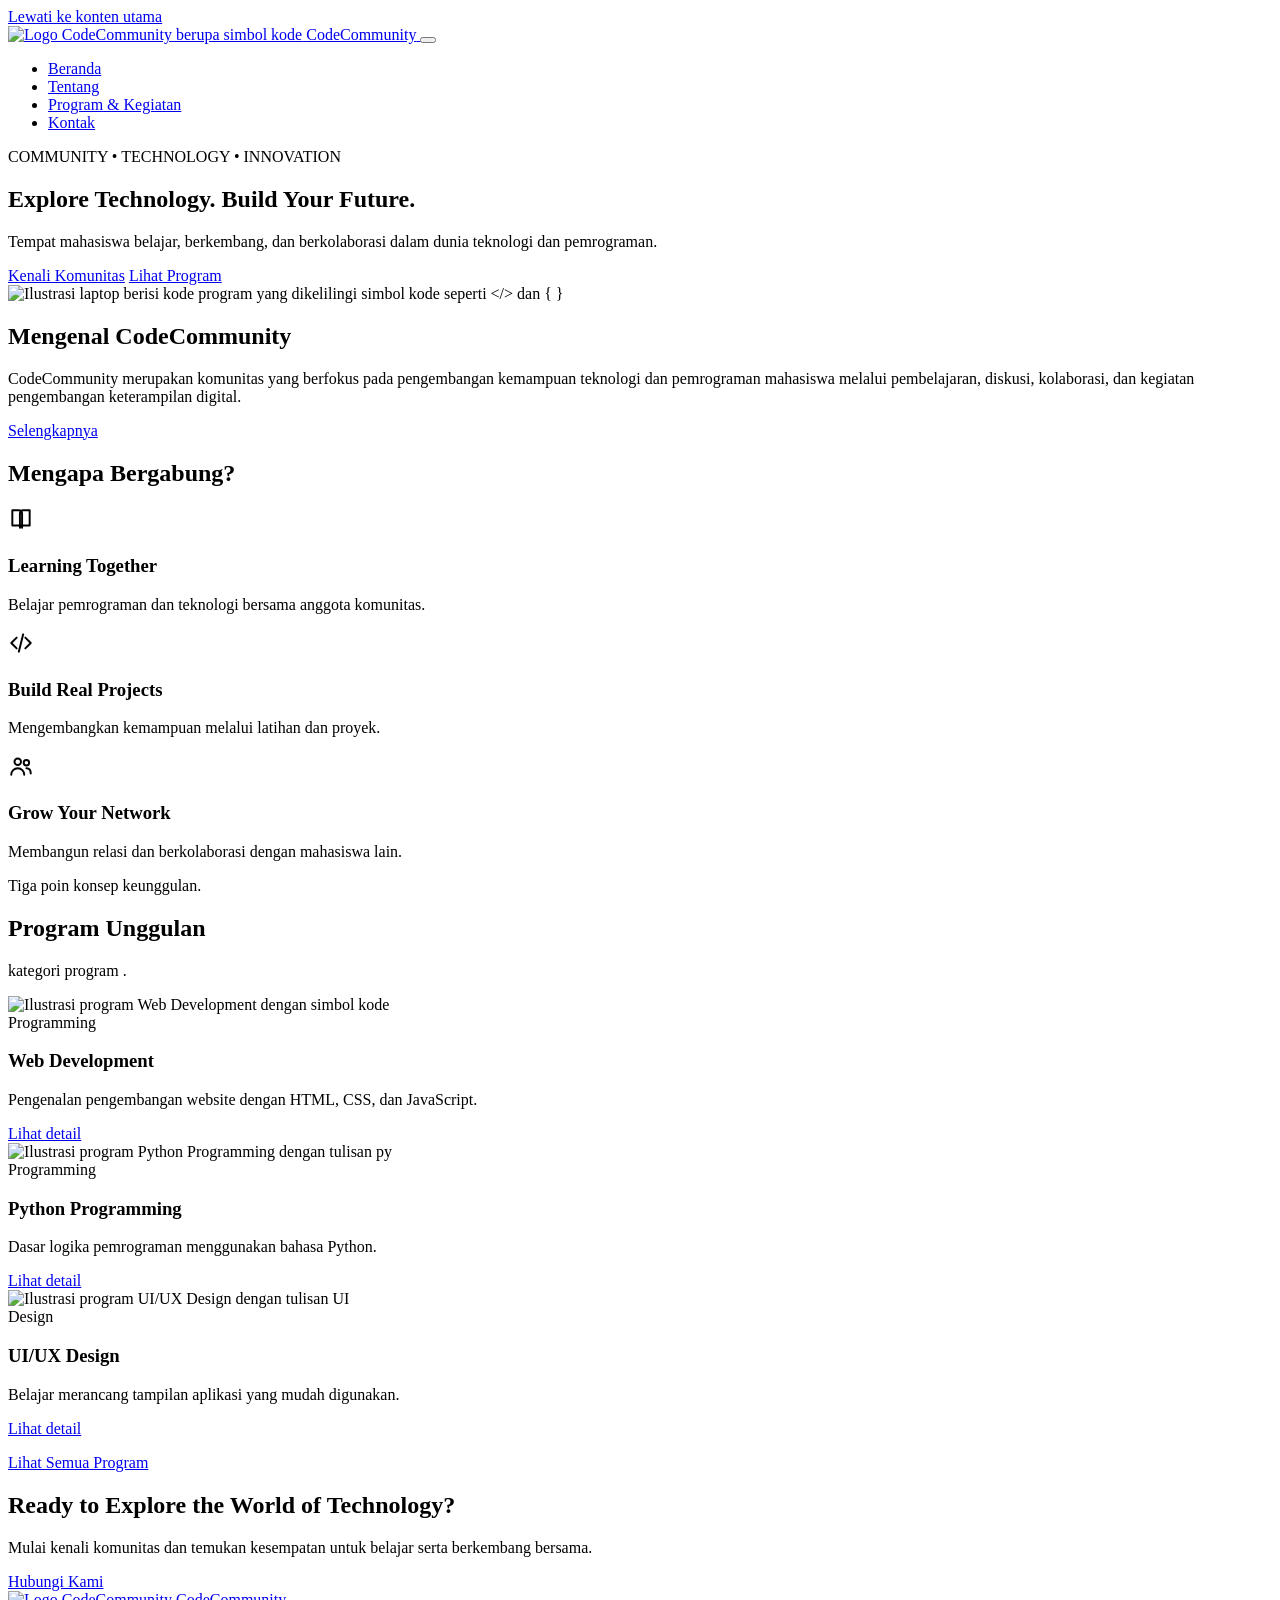
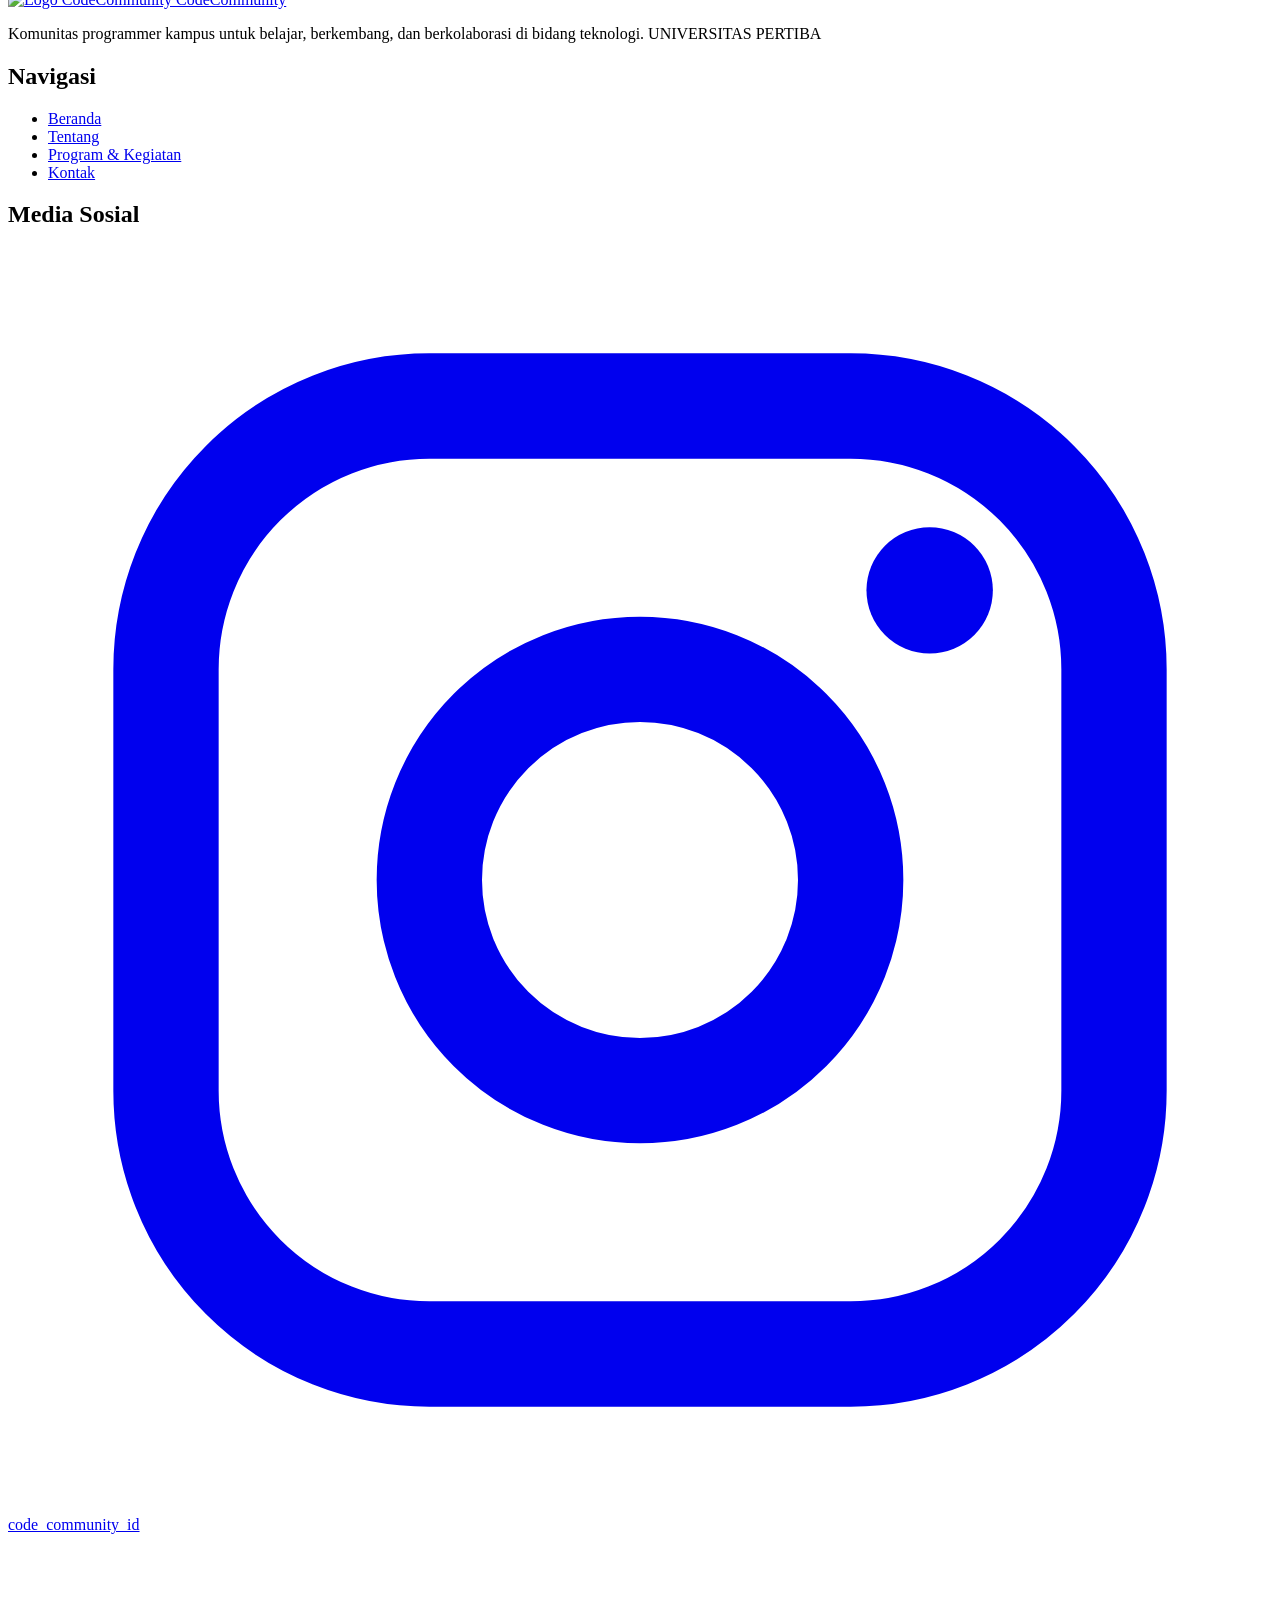
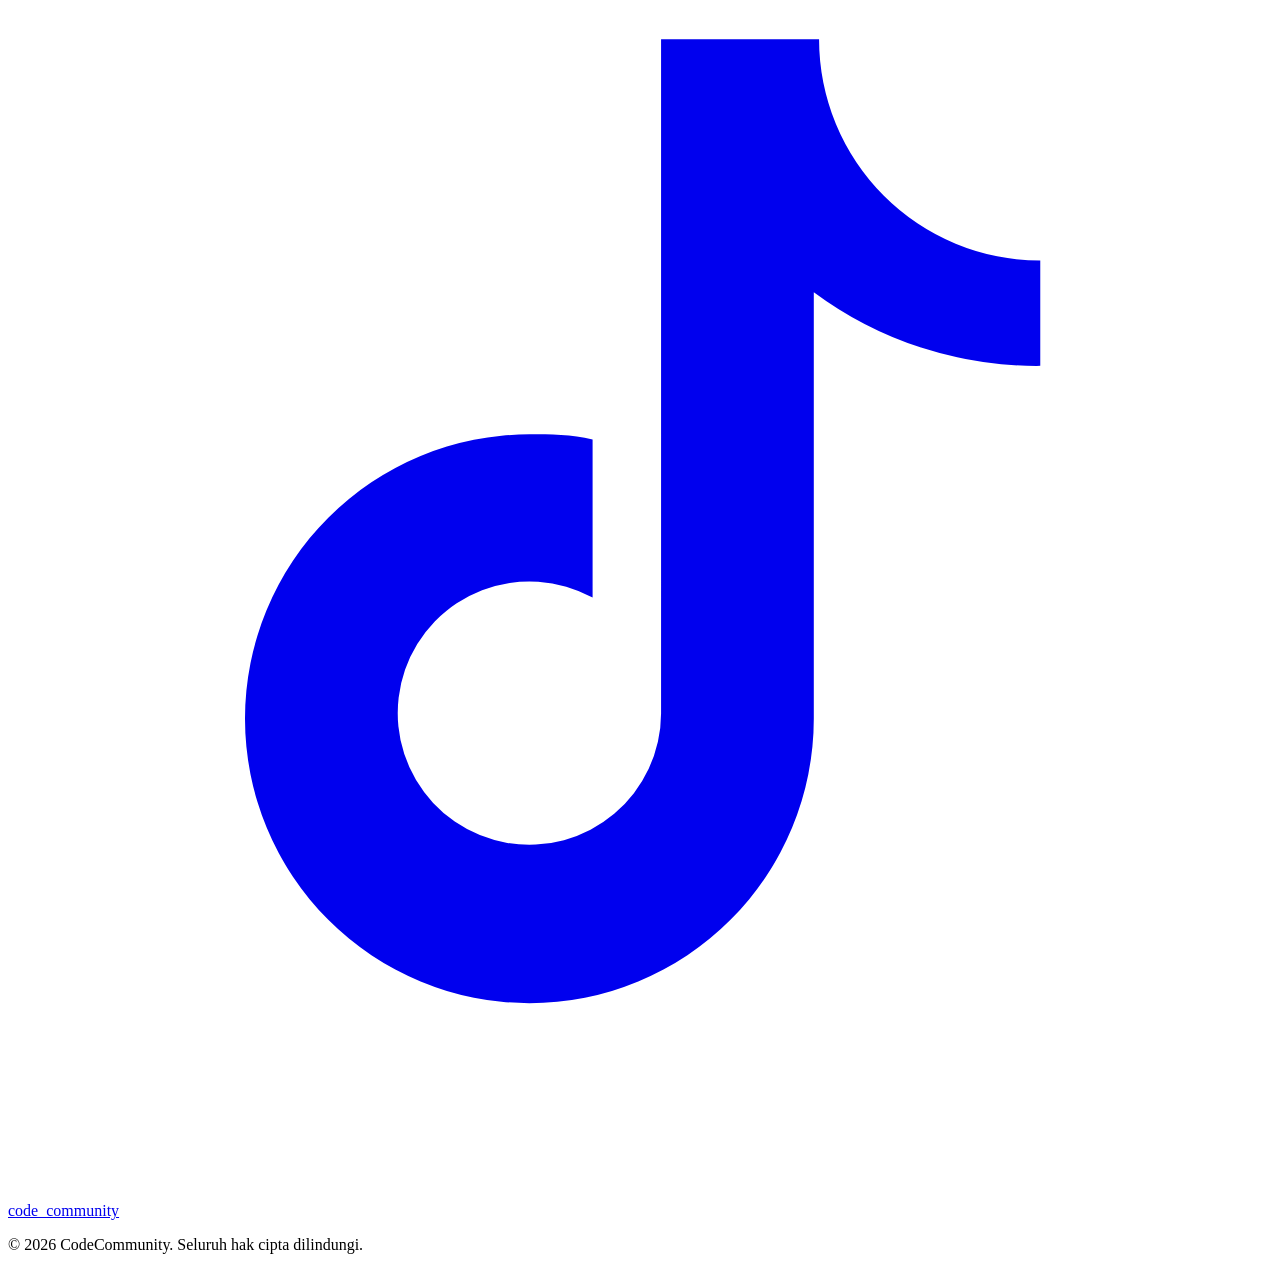
==== index.html @ 2c3256c7 "Add files via upload" ====
<!DOCTYPE html>
<html lang="id">
<head>
  <meta charset="UTF-8">
  <meta name="viewport" content="width=device-width, initial-scale=1.0">
  <meta name="description" content="CodeCommunity: website profil komunitas programmer kampus untuk belajar teknologi dan pemrograman bersama.">
  <title>Beranda | CodeCommunity</title>
  <link rel="preconnect" href="https://fonts.googleapis.com">
  <link rel="preconnect" href="https://fonts.gstatic.com" crossorigin>
  <link href="https://fonts.googleapis.com/css2?family=Inter:wght@400;500;600&amp;family=Poppins:wght@600;700&amp;display=swap" rel="stylesheet">
  <link rel="stylesheet" href="css/style.css">
  <script src="js/script.js" defer></script>
</head>
<body>
  <a class="lewati" href="#konten">Lewati ke konten utama</a>
  <header class="header" id="header-situs">
    <div class="kontainer header-isi">
      <a class="logo" href="index.html" aria-label="CodeCommunity, kembali ke Beranda">
        <img src="img/logo.svg" alt="Logo CodeCommunity berupa simbol kode" width="40" height="40">
        <span>CodeCommunity</span>
      </a>
      <button class="hamburger" id="tombol-menu" type="button" aria-label="Buka menu navigasi" aria-expanded="false" aria-controls="menu-utama">
        <span></span><span></span><span></span>
      </button>
      <nav class="nav" aria-label="Navigasi utama">
        <ul class="menu" id="menu-utama">
            <li><a href="index.html" class="aktif" aria-current="page">Beranda</a></li>
            <li><a href="tentang.html">Tentang</a></li>
            <li><a href="katalog.html">Program &amp; Kegiatan</a></li>
            <li><a href="kontak.html">Kontak</a></li>
        </ul>
      </nav>
    </div>
  </header>

  <main id="konten">
    <section class="hero" aria-labelledby="judul-hero">
      <div class="kontainer hero-isi">
        <div class="hero-teks">
          <p class="label">COMMUNITY • TECHNOLOGY • INNOVATION</p>
          <h1 id="judul-hero">Explore Technology. Build Your Future.</h1>
          <p class="subjudul">Tempat mahasiswa belajar, berkembang, dan berkolaborasi dalam dunia teknologi dan pemrograman.</p>
          <div class="tombol-grup">
            <a class="tombol tombol-utama" href="tentang.html">Kenali Komunitas</a>
            <a class="tombol tombol-sekunder" href="katalog.html">Lihat Program</a>
          </div>
        </div>
        <div class="hero-gambar">
          <img src="img/hero-community.svg" alt="Ilustrasi laptop berisi kode program yang dikelilingi simbol kode seperti &lt;/&gt; dan { }" width="560" height="420">
        </div>
      </div>
    </section>

    <section class="seksi" aria-labelledby="judul-mengenal">
      <div class="kontainer sempit teks-tengah">
        <h2 id="judul-mengenal">Mengenal CodeCommunity</h2>
        <p>CodeCommunity merupakan komunitas yang berfokus pada pengembangan kemampuan teknologi dan pemrograman mahasiswa melalui pembelajaran, diskusi, kolaborasi, dan kegiatan pengembangan keterampilan digital.</p>
        <a class="tombol tombol-utama" href="tentang.html">Selengkapnya</a>
      </div>
    </section>

    <section class="seksi seksi-putih" aria-labelledby="judul-keunggulan">
      <div class="kontainer">
        <h2 id="judul-keunggulan" class="teks-tengah">Mengapa Bergabung?</h2>
        <div class="grid-auto">
        <article class="kartu kartu-fitur">
          <span class="ikon" aria-hidden="true"><svg viewBox="0 0 24 24" width="26" height="26" fill="none" stroke="currentColor" stroke-width="1.8" stroke-linecap="round" stroke-linejoin="round"><path d="M4 4h6a3 3 0 0 1 3 3v13a2 2 0 0 0-2-2H4z"/><path d="M20 4h-6a3 3 0 0 0-3 3v13a2 2 0 0 1 2-2h7z"/></svg></span>
          <h3>Learning Together</h3>
          <p>Belajar pemrograman dan teknologi bersama anggota komunitas.</p>
        </article>
        <article class="kartu kartu-fitur">
          <span class="ikon" aria-hidden="true"><svg viewBox="0 0 24 24" width="26" height="26" fill="none" stroke="currentColor" stroke-width="1.8" stroke-linecap="round" stroke-linejoin="round"><path d="M8 7l-5 5 5 5M16 7l5 5-5 5M14 4l-4 16"/></svg></span>
          <h3>Build Real Projects</h3>
          <p>Mengembangkan kemampuan melalui latihan dan proyek.</p>
        </article>
        <article class="kartu kartu-fitur">
          <span class="ikon" aria-hidden="true"><svg viewBox="0 0 24 24" width="26" height="26" fill="none" stroke="currentColor" stroke-width="1.8" stroke-linecap="round" stroke-linejoin="round"><circle cx="9" cy="8" r="3"/><path d="M3 20c0-3.3 2.7-6 6-6s6 2.7 6 6"/><circle cx="17" cy="9" r="2.5"/><path d="M17 14c2.5 0 4 2 4 5"/></svg></span>
          <h3>Grow Your Network</h3>
          <p>Membangun relasi dan berkolaborasi dengan mahasiswa lain.</p>
        </article>
        </div>
        <p class="catatan teks-tengah">Tiga poin konsep keunggulan.</p>
      </div>
    </section>

    <section class="seksi" aria-labelledby="judul-unggulan">
      <div class="kontainer">
        <h2 id="judul-unggulan" class="teks-tengah">Program Unggulan</h2>
        <p class="catatan teks-tengah"> kategori program .</p>
        <div class="grid-auto">
        <article class="kartu kartu-program">
          <img src="img/program-web.svg" alt="Ilustrasi program Web Development dengan simbol kode" width="400" height="250" loading="lazy">
          <div class="kartu-isi">
            <span class="badge">Programming</span>
            <h3>Web Development</h3>
            <p>Pengenalan pengembangan website dengan HTML, CSS, dan JavaScript.</p>
            <a class="tautan" href="katalog.html">Lihat detail</a>
          </div>
        </article>
        <article class="kartu kartu-program">
          <img src="img/program-python.svg" alt="Ilustrasi program Python Programming dengan tulisan py" width="400" height="250" loading="lazy">
          <div class="kartu-isi">
            <span class="badge">Programming</span>
            <h3>Python Programming</h3>
            <p>Dasar logika pemrograman menggunakan bahasa Python.</p>
            <a class="tautan" href="katalog.html">Lihat detail</a>
          </div>
        </article>
        <article class="kartu kartu-program">
          <img src="img/program-ui.svg" alt="Ilustrasi program UI/UX Design dengan tulisan UI" width="400" height="250" loading="lazy">
          <div class="kartu-isi">
            <span class="badge">Design</span>
            <h3>UI/UX Design</h3>
            <p>Belajar merancang tampilan aplikasi yang mudah digunakan.</p>
            <a class="tautan" href="katalog.html">Lihat detail</a>
          </div>
        </article>
        </div>
        <p class="teks-tengah jarak-atas"><a class="tombol tombol-utama" href="katalog.html">Lihat Semua Program</a></p>
      </div>
    </section>

    <section class="cta" aria-labelledby="judul-cta">
      <div class="kontainer sempit teks-tengah">
        <h2 id="judul-cta">Ready to Explore the World of Technology?</h2>
        <p>Mulai kenali komunitas dan temukan kesempatan untuk belajar serta berkembang bersama.</p>
        <a class="tombol tombol-terang" href="kontak.html">Hubungi Kami</a>
      </div>
    </section>
  </main>

  <footer class="footer">
    <div class="kontainer footer-grid">
      <div>
        <a class="logo logo-terang" href="index.html">
          <img src="img/logo.svg" alt="Logo CodeCommunity" width="36" height="36">
          <span>CodeCommunity</span>
        </a>
        <p>Komunitas programmer kampus untuk belajar, berkembang, dan berkolaborasi di bidang teknologi. <span class="placeholder"> UNIVERSITAS PERTIBA </span></p>
      </div>
      <div>
        <h2 class="footer-judul">Navigasi</h2>
        <ul class="footer-daftar">
          <li><a href="index.html">Beranda</a></li>
          <li><a href="tentang.html">Tentang</a></li>
          <li><a href="katalog.html">Program &amp; Kegiatan</a></li>
          <li><a href="kontak.html">Kontak</a></li>
        </ul>
      </div>
   <div>
  <h2 class="footer-judul">Media Sosial</h2>

  <div class="social-links">

    <!-- Instagram -->
    <a href="https://www.instagram.com/USERNAME_IG/"
       target="_blank"
       rel="noopener noreferrer"
       class="social-item">

      <svg class="social-logo instagram-logo"
           viewBox="0 0 24 24"
           aria-hidden="true">
        <rect x="3" y="3" width="18" height="18" rx="5"
              fill="none" stroke="currentColor" stroke-width="2"/>
        <circle cx="12" cy="12" r="4"
                fill="none" stroke="currentColor" stroke-width="2"/>
        <circle cx="17.5" cy="6.5" r="1.2"
                fill="currentColor"/>
      </svg>

      <span>code_community_id</span>
    </a>

    <!-- TikTok -->
    <a href="https://www.tiktok.com/@USERNAME_TIKTOK"
       target="_blank"
       rel="noopener noreferrer"
       class="social-item">

      <svg class="social-logo tiktok-logo"
           viewBox="0 0 24 24"
           aria-hidden="true">
        <path fill="currentColor"
          d="M19.6 8.2a7.1 7.1 0 0 1-4.3-1.4v8.1a5.4 5.4 0 1 1-5.4-5.4c.4 0 .8 0 1.2.1v3a2.5 2.5 0 1 0 1.3 2.2V2h3a4.2 4.2 0 0 0 4.2 4.2v2z"/>
      </svg>

      <span>code_community</span>
    </a>

  </div>
</div>
    </div>
    <div class="footer-bawah">
      <p>&copy; <span id="tahun">2026</span> CodeCommunity. Seluruh hak cipta dilindungi.</p>
    </div>
  </footer>
</body>
</html>
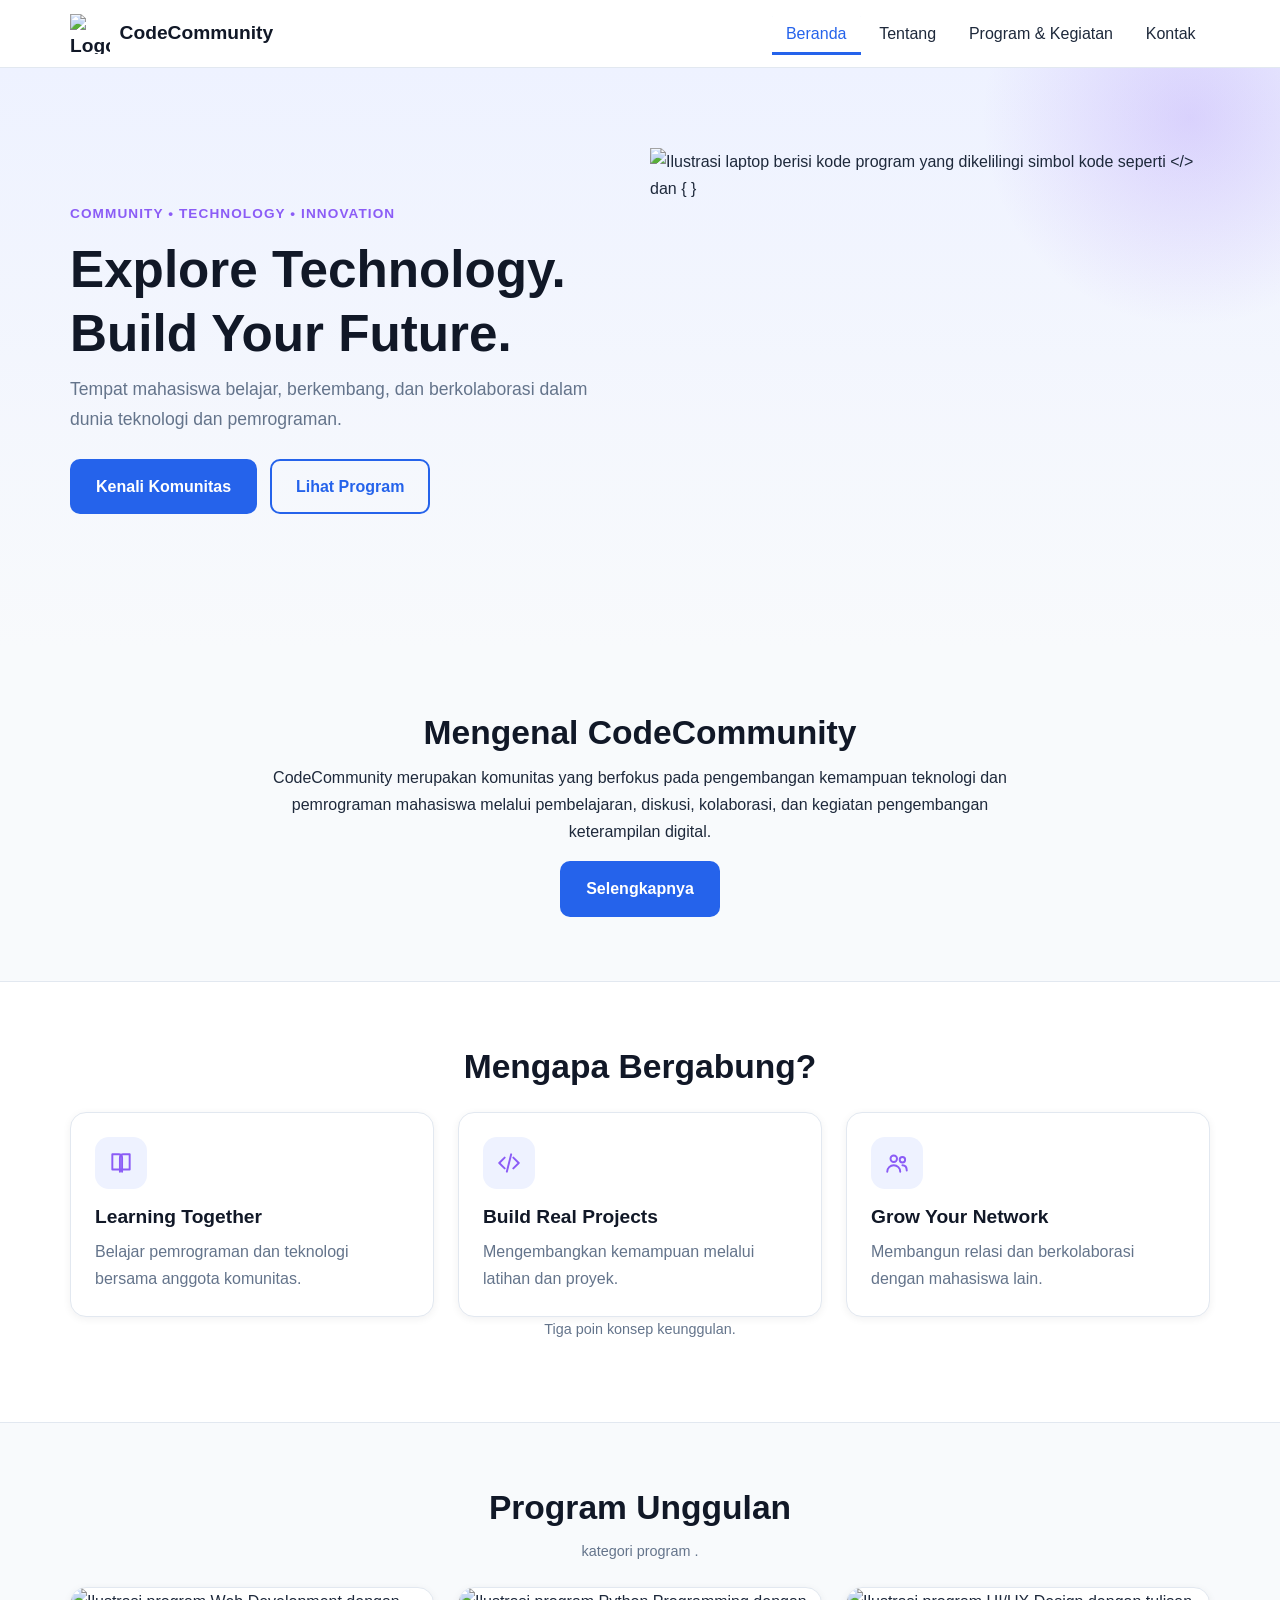
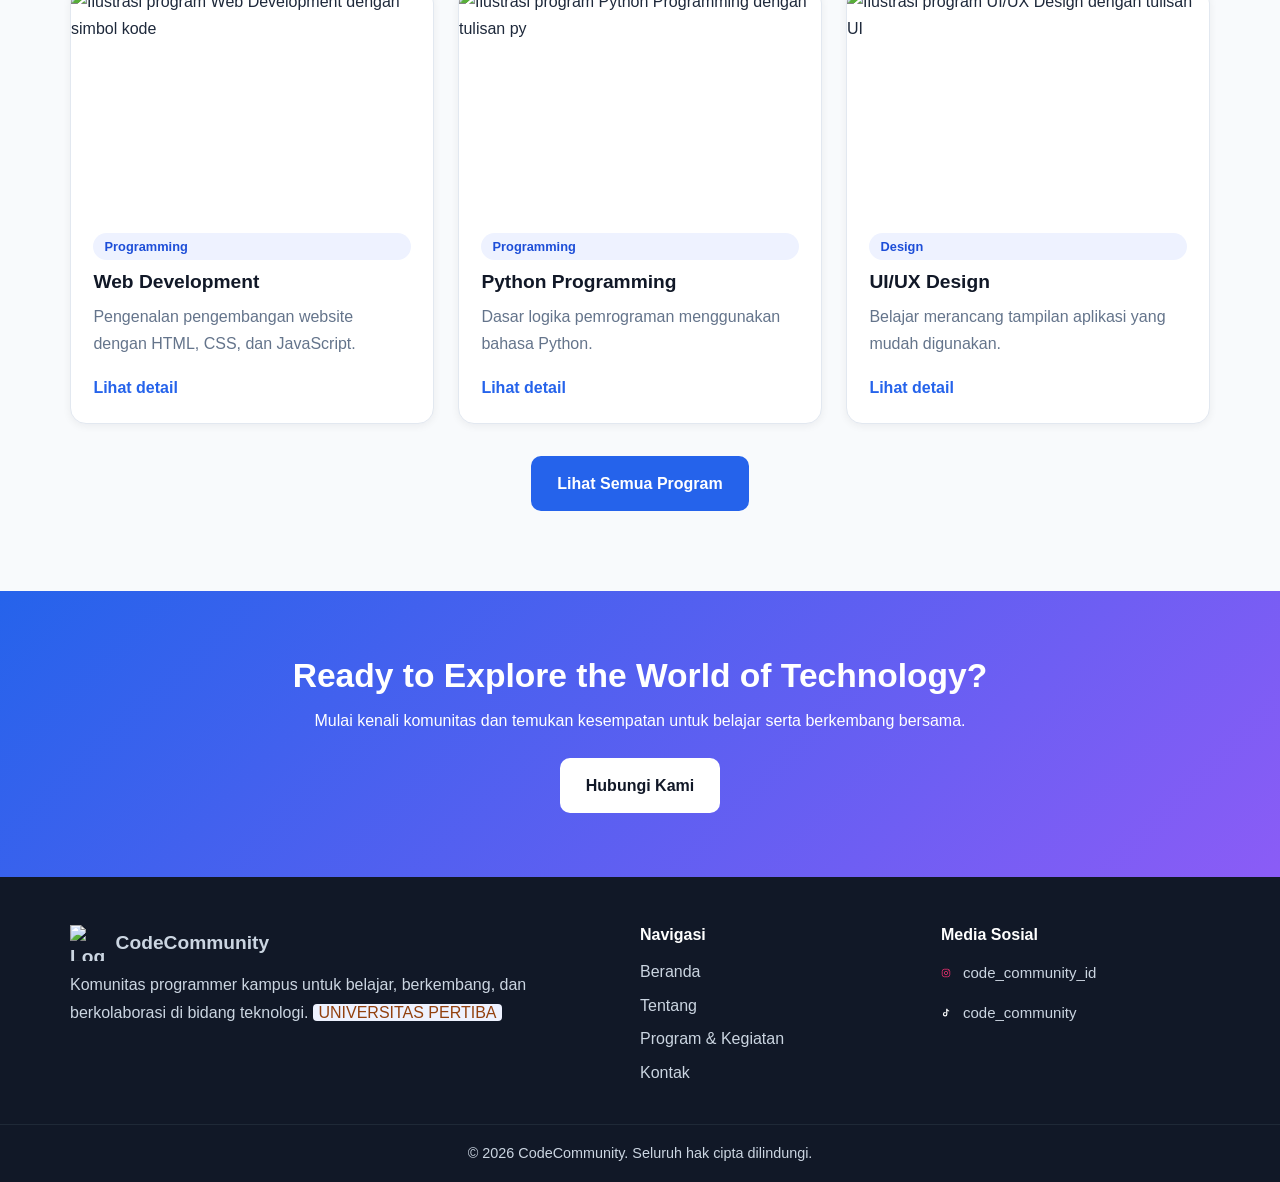
==== commit ac6ef8f8: "Update index.html" ====
--- a/index.html
+++ b/index.html
@@ -8,7 +8,7 @@
   <link rel="preconnect" href="https://fonts.googleapis.com">
   <link rel="preconnect" href="https://fonts.gstatic.com" crossorigin>
   <link href="https://fonts.googleapis.com/css2?family=Inter:wght@400;500;600&amp;family=Poppins:wght@600;700&amp;display=swap" rel="stylesheet">
-  <link rel="stylesheet" href="css/style.css">
+  <link rel="stylesheet" href="style.css">
   <script src="js/script.js" defer></script>
 </head>
 <body>
--- a/style.css
+++ b/style.css
@@ -0,0 +1,336 @@
+
+/* 1. CSS VARIABLES */
+:root {
+  --warna-utama: #2563EB;
+  --warna-utama-gelap: #1D4ED8;
+  --warna-gelap: #111827;
+  --warna-aksen: #8B5CF6;
+  --warna-background: #F8FAFC;
+  --warna-permukaan: #FFFFFF;
+  --warna-teks: #1E293B;
+  --warna-teks-kedua: #64748B;
+  --warna-border: #E2E8F0;
+  --warna-error: #B91C1C;
+  --warna-sukses: #166534;
+  --radius-kartu: 16px;
+  --radius-tombol: 10px;
+  --bayangan: 0 2px 8px rgba(17, 24, 39, 0.06);
+  --bayangan-hover: 0 10px 24px rgba(17, 24, 39, 0.12);
+  --font-judul: "Poppins", "Segoe UI", Arial, sans-serif;
+  --font-isi: "Inter", "Segoe UI", Arial, sans-serif;
+}
+
+/* 2. RESET DASAR */
+*, *::before, *::after { box-sizing: border-box; }
+html { scroll-behavior: smooth; }
+body {
+  margin: 0;
+  font-family: var(--font-isi);
+  font-size: 1rem;
+  line-height: 1.7;
+  color: var(--warna-teks);
+  background: var(--warna-background);
+}
+img { max-width: 100%; height: auto; display: block; }
+h1, h2, h3 {
+  font-family: var(--font-judul);
+  color: var(--warna-gelap);
+  line-height: 1.25;
+  margin: 0 0 0.6rem;
+}
+h1 { font-size: clamp(2rem, 5vw, 3.2rem); }
+h2 { font-size: clamp(1.5rem, 3.5vw, 2.1rem); }
+h3 { font-size: 1.2rem; }
+p { margin: 0 0 1rem; }
+a { color: var(--warna-utama); }
+ul { padding-left: 1.2rem; }
+:focus-visible { outline: 3px solid var(--warna-aksen); outline-offset: 3px; }
+[hidden] { display: none !important; }
+
+/* 3. KOMPONEN UMUM */
+.kontainer { width: min(100% - 2rem, 1140px); margin-inline: auto; }
+.sempit { max-width: 760px; }
+.teks-tengah { text-align: center; }
+.jarak-atas { margin-top: 2rem; }
+.lewati {
+  position: absolute; left: 1rem; top: -4rem;
+  background: var(--warna-gelap); color: #fff;
+  padding: 0.6rem 1rem; border-radius: var(--radius-tombol); z-index: 100;
+}
+.lewati:focus { top: 1rem; }
+
+.tombol {
+  display: inline-block;
+  padding: 0.75rem 1.5rem;
+  border-radius: var(--radius-tombol);
+  border: 2px solid transparent;
+  font-family: var(--font-isi);
+  font-size: 1rem; font-weight: 600;
+  text-decoration: none; cursor: pointer;
+  transition: background-color 0.25s, color 0.25s, transform 0.25s, box-shadow 0.25s;
+}
+.tombol:hover { transform: translateY(-2px); }
+.tombol-utama { background: var(--warna-utama); color: #fff; }
+.tombol-utama:hover { background: var(--warna-utama-gelap); box-shadow: 0 6px 16px rgba(37, 99, 235, 0.3); }
+.tombol-sekunder { background: transparent; color: var(--warna-utama); border-color: var(--warna-utama); }
+.tombol-sekunder:hover { background: var(--warna-utama); color: #fff; }
+.tombol-terang { background: #fff; color: var(--warna-gelap); }
+.tombol-terang:hover { background: var(--warna-border); }
+
+.badge {
+  display: inline-block;
+  background: #EEF2FF; color: var(--warna-utama-gelap);
+  font-size: 0.8rem; font-weight: 600;
+  padding: 0.15rem 0.7rem; border-radius: 999px; margin-bottom: 0.6rem;
+}
+.ikon {
+  display: inline-flex; align-items: center; justify-content: center;
+  width: 52px; height: 52px; margin-bottom: 1rem;
+  border-radius: 14px; background: #EEF2FF; color: var(--warna-aksen);
+}
+.catatan { font-size: 0.9rem; color: var(--warna-teks-kedua); }
+.placeholder {
+  background: #EEF2FF; color: #92400E;
+  padding: 0 0.35rem; border-radius: 4px; font-weight: 500;
+}
+
+/* 4. HEADER DAN NAVIGASI */
+.header {
+  position: sticky; top: 0; z-index: 50;
+  background: var(--warna-permukaan);
+  border-bottom: 1px solid var(--warna-border);
+}
+.header-isi {
+  display: flex; align-items: center; justify-content: space-between;
+  flex-wrap: wrap; gap: 0.5rem; padding-block: 0.75rem;
+}
+.logo {
+  display: inline-flex; align-items: center; gap: 0.6rem;
+  font-family: var(--font-judul); font-weight: 700; font-size: 1.2rem;
+  color: var(--warna-gelap); text-decoration: none;
+}
+.logo-terang { color: #fff; }
+.menu { display: flex; gap: 0.25rem; list-style: none; margin: 0; padding: 0; }
+.menu a {
+  display: block; padding: 0.5rem 0.9rem; border-radius: 8px;
+  color: var(--warna-teks); text-decoration: none; font-weight: 500;
+  transition: background-color 0.2s, color 0.2s;
+}
+.menu a:hover { background: #EEF2FF; color: var(--warna-utama); }
+.menu a.aktif { color: var(--warna-utama); box-shadow: inset 0 -3px 0 var(--warna-utama); border-radius: 8px 8px 0 0; }
+
+.hamburger {
+  display: none; flex-direction: column; justify-content: center; gap: 5px;
+  width: 44px; height: 44px; padding: 0 10px;
+  background: transparent; border: 1px solid var(--warna-border);
+  border-radius: 10px; cursor: pointer;
+}
+.hamburger span {
+  display: block; height: 3px; border-radius: 2px; background: var(--warna-gelap);
+  transition: transform 0.25s, opacity 0.25s;
+}
+.hamburger[aria-expanded="true"] span:nth-child(1) { transform: translateY(8px) rotate(45deg); }
+.hamburger[aria-expanded="true"] span:nth-child(2) { opacity: 0; }
+.hamburger[aria-expanded="true"] span:nth-child(3) { transform: translateY(-8px) rotate(-45deg); }
+
+/* 5. HERO */
+.hero {
+  position: relative; overflow: hidden;
+  padding: 3.5rem 0;
+  background: linear-gradient(180deg, #EEF2FF 0%, var(--warna-background) 100%);
+}
+.hero::before {
+  content: ""; position: absolute; width: 420px; height: 420px;
+  top: -160px; right: -120px; border-radius: 50%;
+  background: radial-gradient(circle, rgba(139, 92, 246, 0.22), transparent 70%);
+}
+.hero-isi { position: relative; display: grid; grid-template-columns: 1fr; gap: 2rem; align-items: center; }
+.label { font-size: 0.85rem; font-weight: 600; letter-spacing: 0.08em; color: var(--warna-aksen); margin-bottom: 0.8rem; }
+.subjudul { font-size: 1.1rem; color: var(--warna-teks-kedua); max-width: 520px; }
+.tombol-grup { display: flex; flex-wrap: wrap; gap: 0.8rem; margin-top: 1.5rem; }
+.hero-gambar img { margin-inline: auto; animation: melayang 6s ease-in-out infinite; }
+
+.page-hero {
+  padding: 3rem 0;
+  background: linear-gradient(135deg, var(--warna-gelap) 0%, #1E3A8A 100%);
+  color: #CBD5E1;
+}
+.page-hero h1 { color: #fff; }
+.page-hero p { max-width: 560px; }
+.page-hero-isi { display: grid; grid-template-columns: 1fr; gap: 1.5rem; align-items: center; }
+.page-hero-isi img { max-height: 260px; width: auto; margin-inline: auto; border-radius: var(--radius-kartu); }
+
+/* 6. SEKSI DAN KARTU */
+.seksi { padding: 4rem 0; }
+.seksi-putih { background: var(--warna-permukaan); border-block: 1px solid var(--warna-border); }
+.grid-auto { display: grid; grid-template-columns: repeat(auto-fit, minmax(260px, 1fr)); gap: 1.5rem; margin-top: 1.5rem; }
+.grid-dua { display: grid; grid-template-columns: repeat(2, 1fr); gap: 1.5rem; margin-top: 1.5rem; }
+
+.kartu {
+  background: var(--warna-permukaan);
+  border: 1px solid var(--warna-border);
+  border-radius: var(--radius-kartu);
+  box-shadow: var(--bayangan);
+  overflow: hidden;
+  transition: transform 0.25s, box-shadow 0.25s;
+}
+.kartu:hover { transform: translateY(-4px); box-shadow: var(--bayangan-hover); }
+.kartu-fitur { padding: 1.5rem; }
+.kartu-fitur p { color: var(--warna-teks-kedua); margin: 0; }
+.kartu-isi { display: flex; flex-direction: column; flex: 1; padding: 1.2rem 1.4rem 1.4rem; }
+.kartu-isi p { color: var(--warna-teks-kedua); flex: 1; }
+.tautan { font-weight: 600; text-decoration: none; }
+.tautan:hover { text-decoration: underline; }
+.kartu-program { display: flex; flex-direction: column; }
+.kartu-program img { width: 100%; aspect-ratio: 16 / 10; object-fit: cover; }
+
+.kartu-visi, .kartu-misi { padding: 1.8rem; }
+.kartu-visi { border-top: 5px solid var(--warna-utama); }
+.kartu-misi { border-top: 5px solid var(--warna-aksen); }
+.kartu-pengurus { padding: 1.5rem; text-align: center; }
+.kartu-pengurus img { width: 120px; height: 120px; object-fit: cover; border-radius: 50%; margin: 0 auto 1rem; }
+.jabatan { color: var(--warna-utama); font-weight: 600; margin-bottom: 0.5rem; }
+
+.galeri-item { margin: 0; }
+.galeri-item img { width: 100%; aspect-ratio: 16 / 10; object-fit: cover; border-radius: var(--radius-kartu); border: 1px solid var(--warna-border); }
+.galeri-item figcaption { font-size: 0.85rem; color: var(--warna-teks-kedua); margin-top: 0.4rem; }
+
+.cta { padding: 4rem 0; background: linear-gradient(135deg, var(--warna-utama), var(--warna-aksen)); color: #fff; }
+.cta h2 { color: #fff; }
+.cta p { margin-bottom: 1.5rem; }
+
+/* 7. KATALOG DINAMIS */
+.filter-bar { display: flex; flex-wrap: wrap; align-items: flex-end; gap: 1rem; margin: 1.5rem 0 1rem; }
+.filter-bar .field { flex: 1 1 220px; }
+.jumlah-hasil { color: var(--warna-teks-kedua); font-size: 0.9rem; }
+.grid-katalog { display: grid; grid-template-columns: repeat(3, 1fr); gap: 1.5rem; }
+.pesan-kosong {
+  text-align: center; padding: 2rem; font-weight: 600;
+  background: var(--warna-permukaan); border: 1px dashed var(--warna-border); border-radius: var(--radius-kartu);
+}
+.info-kegiatan { font-size: 0.85rem; }
+
+/* 8. TABEL */
+.tabel-bungkus { overflow-x: auto; border: 1px solid var(--warna-border); border-radius: var(--radius-kartu); background: var(--warna-permukaan); }
+table { width: 100%; min-width: 600px; border-collapse: collapse; }
+caption { text-align: left; padding: 0.8rem 1rem; font-weight: 600; color: var(--warna-gelap); }
+th, td { padding: 0.8rem 1rem; text-align: left; border-top: 1px solid var(--warna-border); }
+thead th { background: var(--warna-gelap); color: #fff; border-top: none; }
+tbody tr:hover { background: #F1F5F9; }
+
+/* 9. FORM */
+.kontak-grid { display: grid; grid-template-columns: 1fr 1fr; gap: 2.5rem; align-items: start; }
+.field { margin-bottom: 1.1rem; }
+label { display: block; font-weight: 600; margin-bottom: 0.35rem; }
+input, select, textarea {
+  width: 100%; padding: 0.7rem 0.9rem;
+  font-family: var(--font-isi); font-size: 1rem; color: var(--warna-teks);
+  background: var(--warna-permukaan);
+  border: 1px solid #94A3B8; border-radius: var(--radius-tombol);
+  transition: border-color 0.2s, box-shadow 0.2s;
+}
+input:hover, select:hover, textarea:hover { border-color: var(--warna-utama); }
+input:focus, select:focus, textarea:focus { border-color: var(--warna-utama); box-shadow: 0 0 0 3px rgba(37, 99, 235, 0.2); outline: none; }
+textarea { resize: vertical; }
+.tidak-valid { border-color: var(--warna-error); }
+.error { color: var(--warna-error); font-size: 0.875rem; margin: 0.3rem 0 0; min-height: 1.2em; }
+.sukses {
+  margin-top: 1rem; padding: 0.9rem 1rem; font-weight: 600;
+  color: var(--warna-sukses); background: #DCFCE7; border-radius: var(--radius-tombol);
+}
+.peta {
+  display: flex; flex-direction: column; justify-content: center; text-align: center;
+  min-height: 320px; padding: 1.5rem;
+  background: var(--warna-background); border: 2px dashed var(--warna-border); border-radius: var(--radius-kartu);
+}
+.peta iframe { width: 100%; height: 320px; border: 0; }
+
+/* 10. FOOTER */
+.footer { background: var(--warna-gelap); color: #CBD5E1; }
+.footer-grid { display: grid; grid-template-columns: 2fr 1fr 1fr; gap: 2rem; padding-block: 3rem 2rem; }
+.footer-judul { font-family: var(--font-judul); font-size: 1rem; color: #fff; margin-bottom: 0.8rem; }
+.footer-daftar { list-style: none; margin: 0; padding: 0; }
+.footer-daftar li { margin-bottom: 0.4rem; }
+.footer a { color: #CBD5E1; text-decoration: none; transition: color 0.2s; }
+.footer a:hover { color: #fff; text-decoration: underline; }
+.footer-bawah { border-top: 1px solid #1F2937; text-align: center; padding: 1rem; font-size: 0.9rem; }
+.footer-bawah p { margin: 0; }
+
+/* 11. ANIMASI */
+@keyframes melayang {
+  0%, 100% { transform: translateY(0); }
+  50% { transform: translateY(-10px); }
+}
+@media (prefers-reduced-motion: reduce) {
+  *, *::before, *::after { animation: none !important; transition: none !important; scroll-behavior: auto !important; }
+}
+
+/* 12. MEDIA QUERY */
+
+/* Desktop: 992px ke atas */
+@media (min-width: 992px) {
+  .hero { padding: 5rem 0; }
+  .hero-isi { grid-template-columns: 1.1fr 0.9fr; gap: 3rem; }
+  .page-hero-isi { grid-template-columns: 1.2fr 0.8fr; }
+  .page-hero-isi img { max-height: 300px; }
+}
+
+/* Tablet dan di bawahnya: sampai 991px */
+@media (max-width: 991px) {
+  .grid-katalog { grid-template-columns: repeat(2, 1fr); }
+  .kontak-grid { grid-template-columns: 1fr; }
+  .footer-grid { grid-template-columns: 1fr 1fr; }
+  .footer-grid > div:first-child { grid-column: 1 / -1; }
+}
+
+/* HP: sampai 600px */
+@media (max-width: 600px) {
+  .grid-katalog, .grid-dua { grid-template-columns: 1fr; }
+  .footer-grid { grid-template-columns: 1fr; }
+  .seksi { padding: 3rem 0; }
+  .tombol-grup .tombol { flex: 1 1 100%; text-align: center; }
+
+  /* Navigasi: vertikal di bawah logo. Tombol hamburger hanya muncul jika JavaScript aktif. */
+  .nav { flex-basis: 100%; }
+  .menu { flex-direction: column; }
+  .menu a { padding: 0.75rem 0.9rem; }
+  .js-aktif .hamburger { display: flex; }
+  .js-aktif .menu { display: none; }
+  .js-aktif .menu.terbuka { display: flex; }
+}
+
+.social-links {
+  display: flex;
+  flex-direction: column;
+  gap: 14px;
+  margin-top: 15px;
+}
+
+.social-item {
+  display: flex;
+  align-items: center;
+  gap: 12px;
+  color: #e2e8f0;
+  text-decoration: none;
+  font-size: 15px;
+  transition: 0.3s ease;
+}
+
+.social-item:hover {
+  color: #8b5cf6;
+  transform: translateX(5px);
+}
+
+.social-logo {
+  width: 10px;
+  height: 10px;
+  flex-shrink: 0;
+}
+
+.instagram-logo {
+  color: #e1306c;
+}
+
+.tiktok-logo {
+  color: #ffffff;
+}
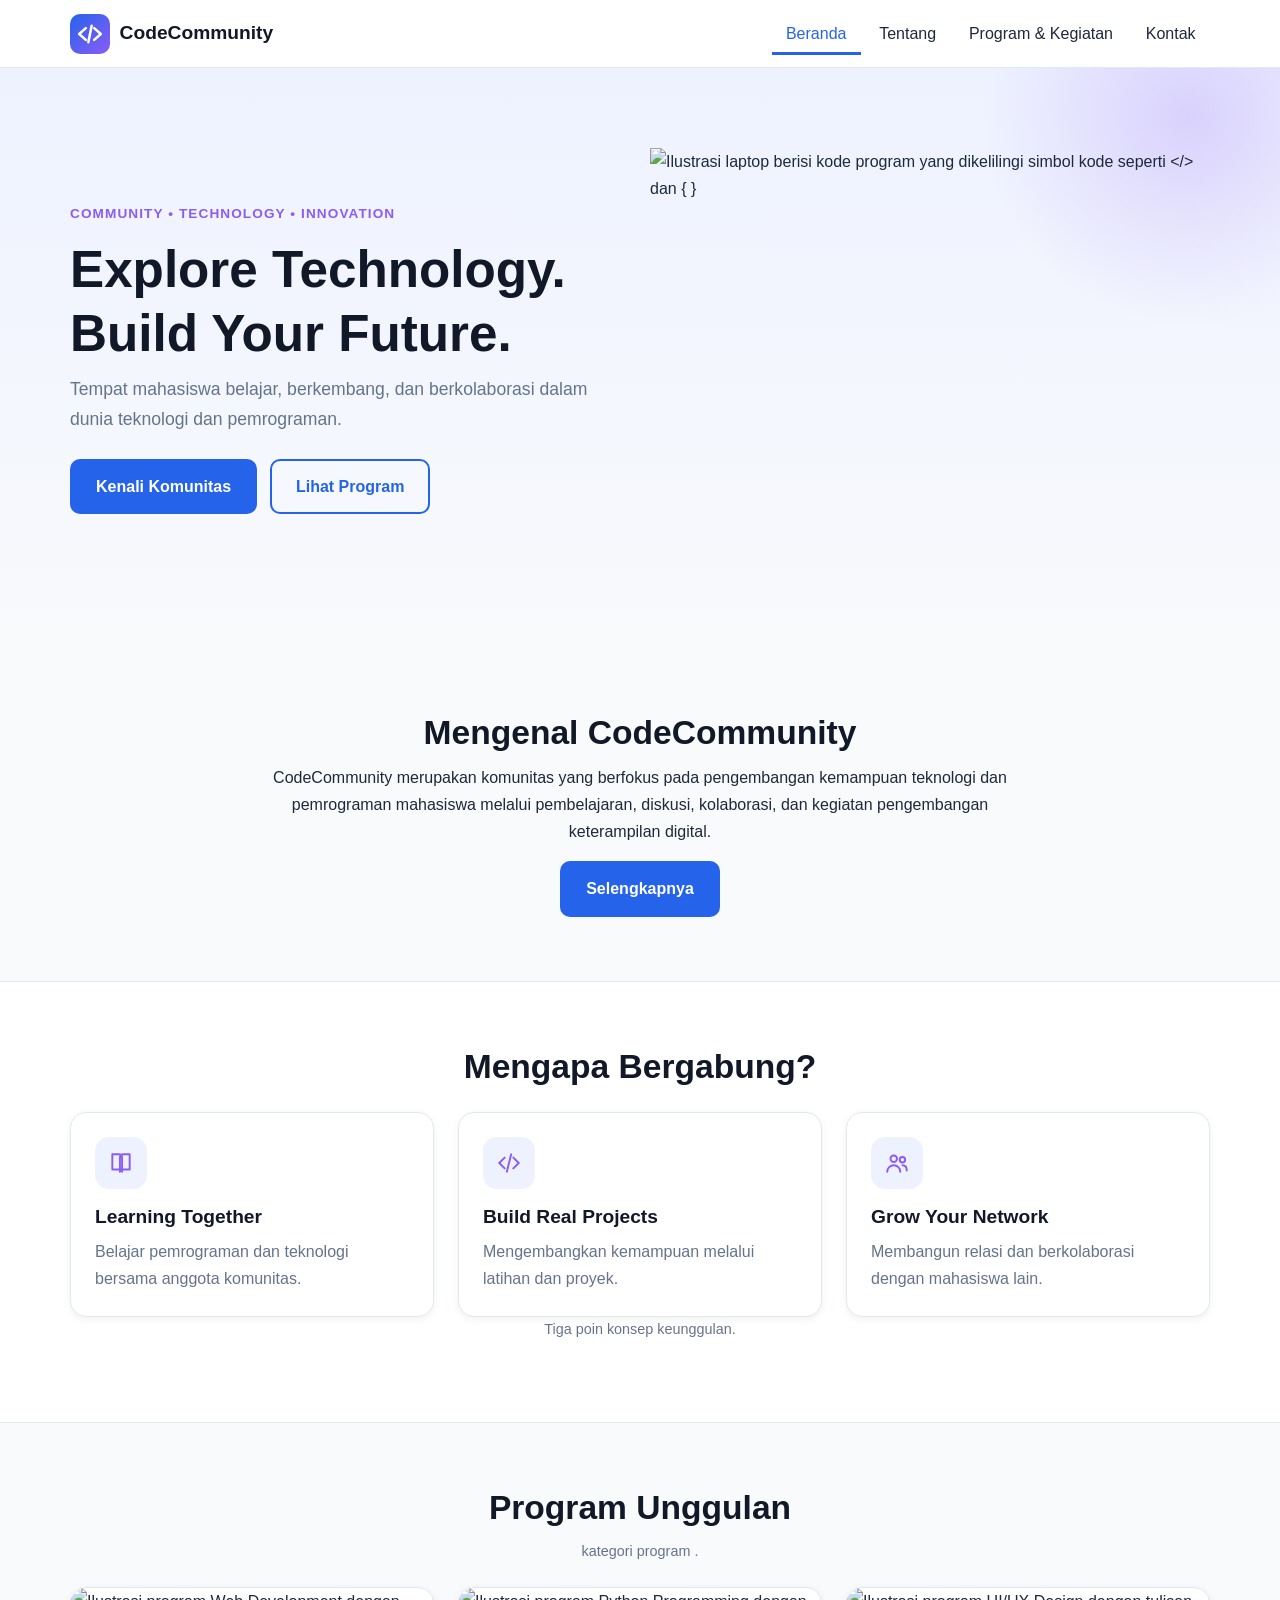
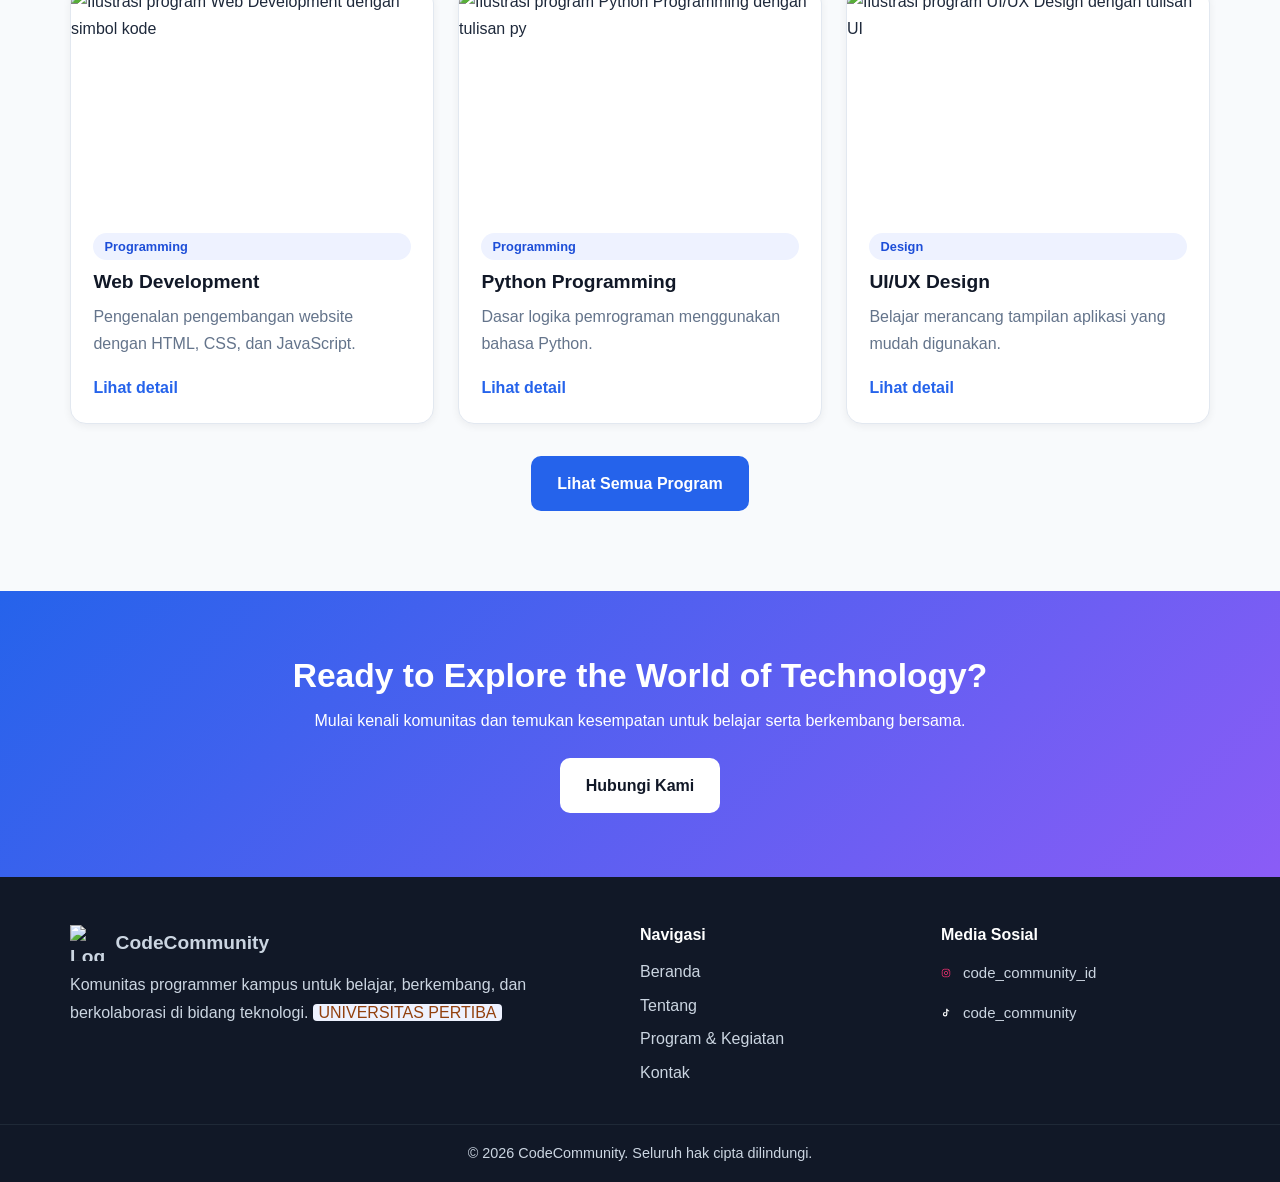
==== commit ab6d1887: "Update index.html" ====
--- a/index.html
+++ b/index.html
@@ -16,7 +16,7 @@
   <header class="header" id="header-situs">
     <div class="kontainer header-isi">
       <a class="logo" href="index.html" aria-label="CodeCommunity, kembali ke Beranda">
-        <img src="img/logo.svg" alt="Logo CodeCommunity berupa simbol kode" width="40" height="40">
+        <img src="logo.svg" alt="Logo CodeCommunity berupa simbol kode" width="40" height="40">
         <span>CodeCommunity</span>
       </a>
       <button class="hamburger" id="tombol-menu" type="button" aria-label="Buka menu navigasi" aria-expanded="false" aria-controls="menu-utama">
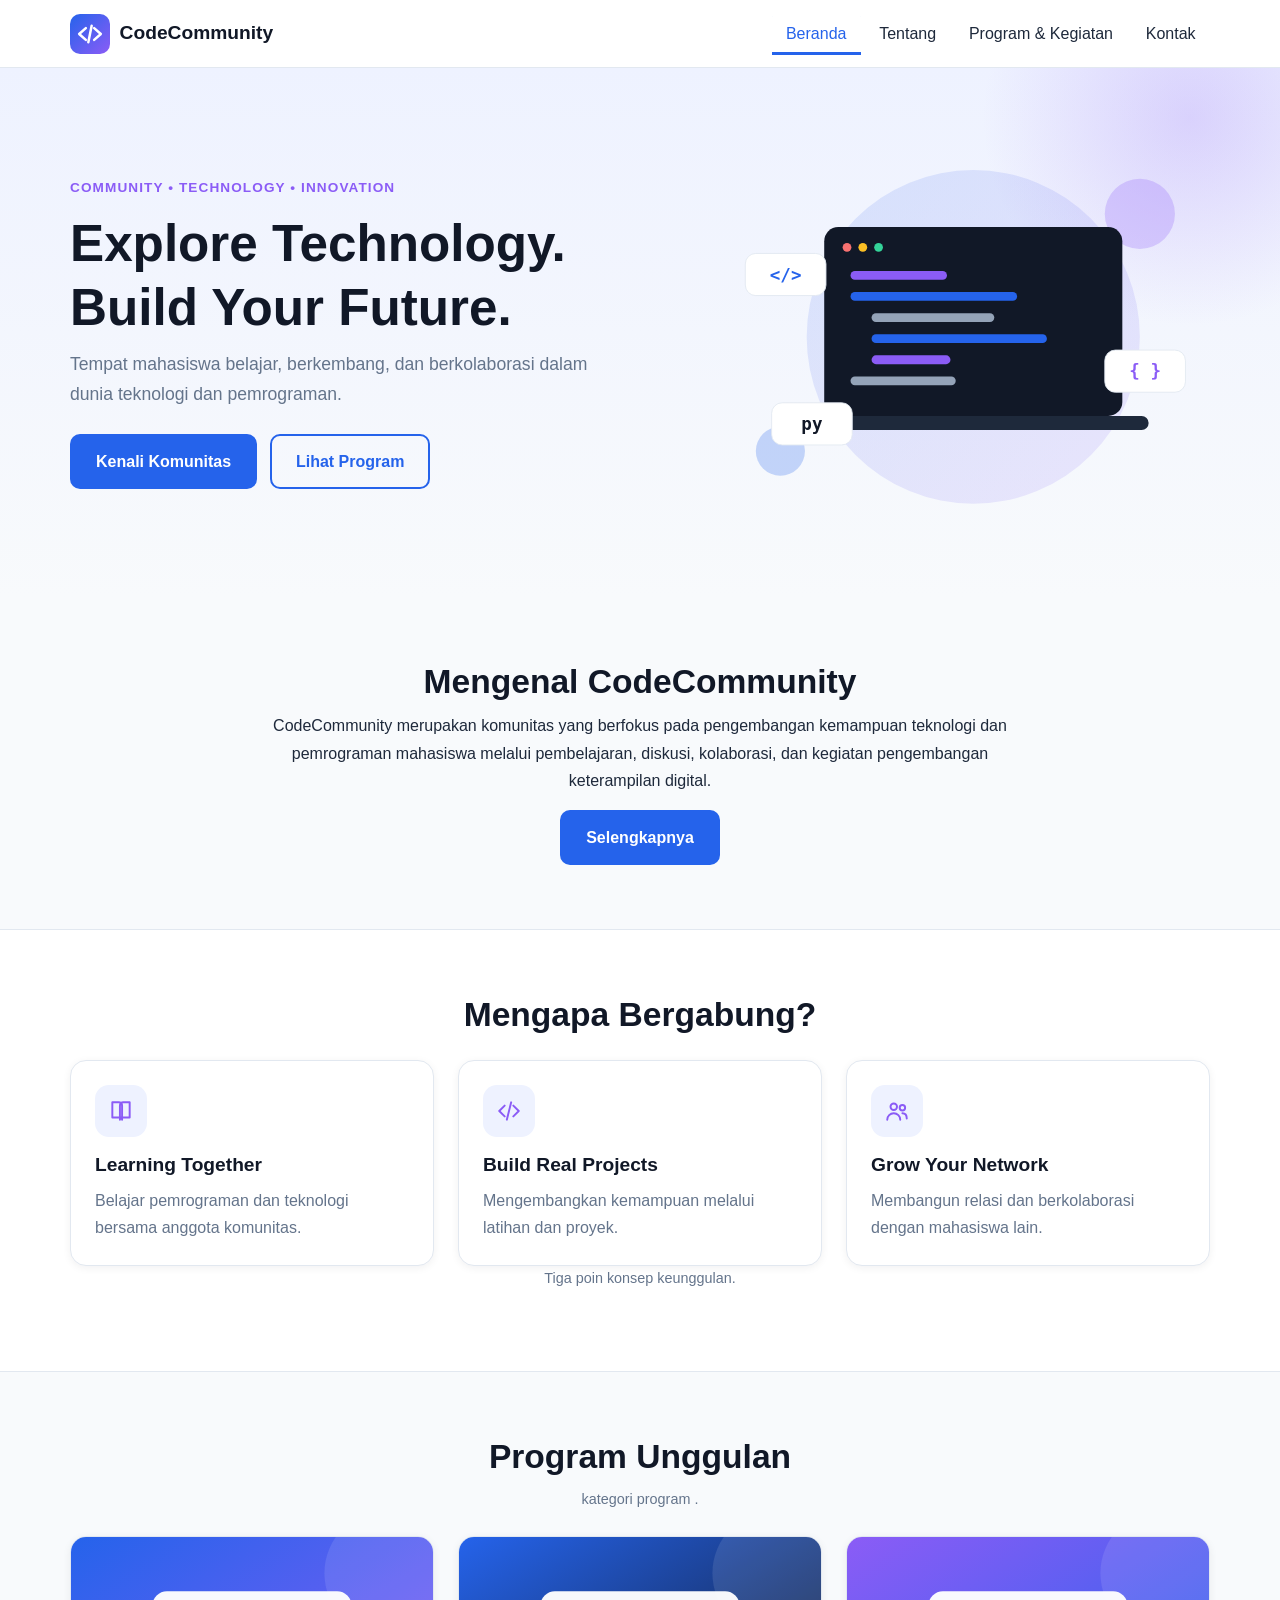
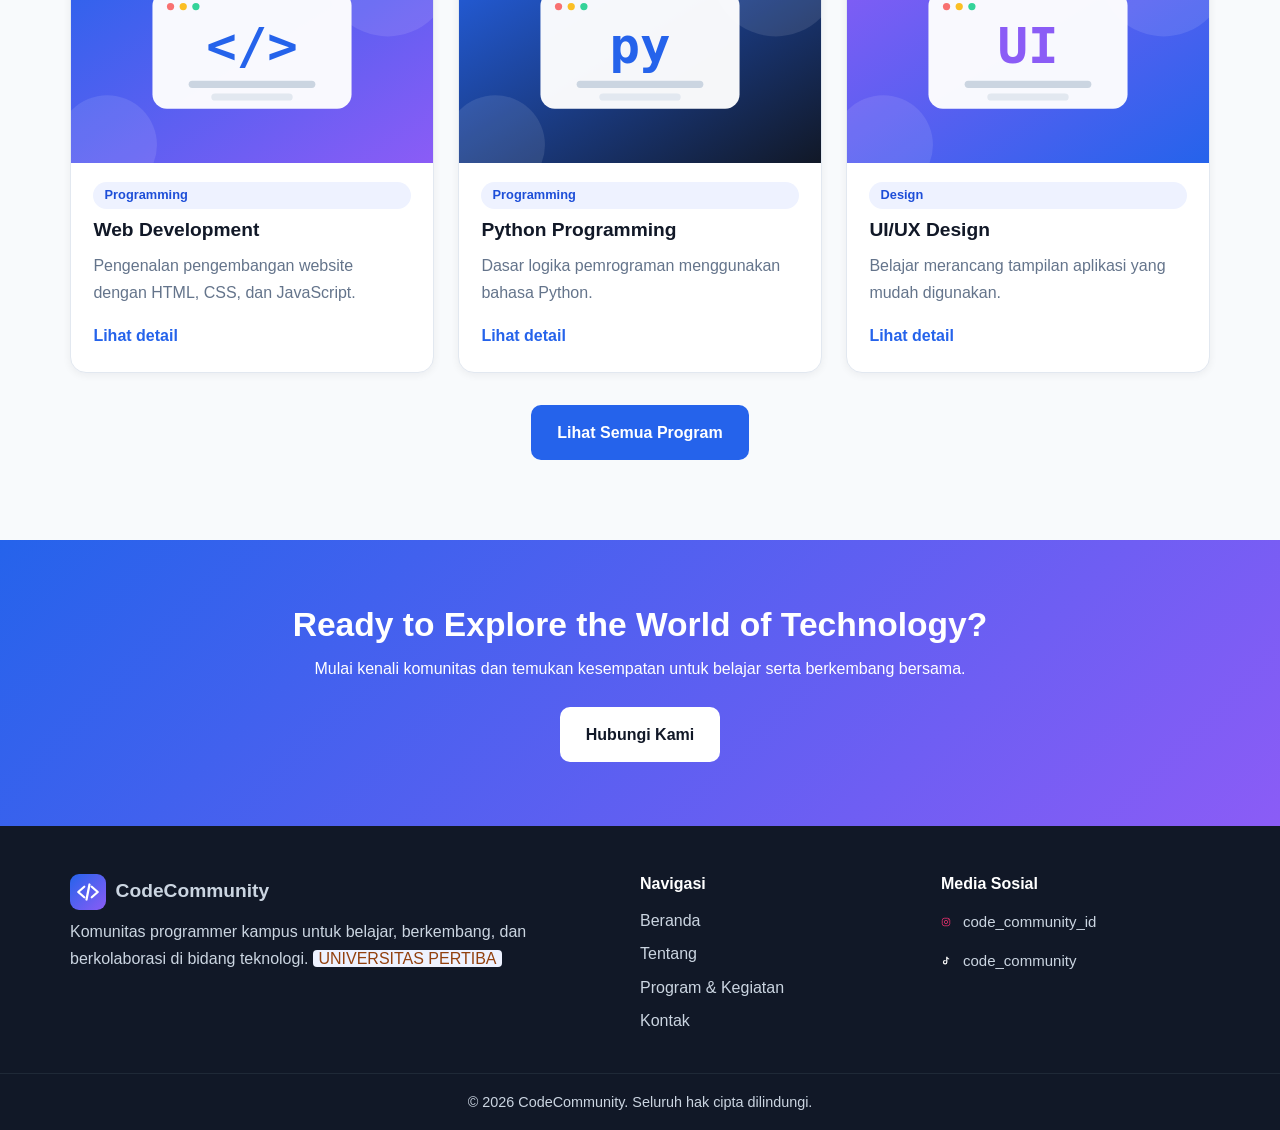
==== commit 30f8923b: "Update index.html" ====
--- a/index.html
+++ b/index.html
@@ -9,7 +9,7 @@
   <link rel="preconnect" href="https://fonts.gstatic.com" crossorigin>
   <link href="https://fonts.googleapis.com/css2?family=Inter:wght@400;500;600&amp;family=Poppins:wght@600;700&amp;display=swap" rel="stylesheet">
   <link rel="stylesheet" href="style.css">
-  <script src="js/script.js" defer></script>
+  <script src="script.js" defer></script>
 </head>
 <body>
   <a class="lewati" href="#konten">Lewati ke konten utama</a>
@@ -46,7 +46,7 @@
           </div>
         </div>
         <div class="hero-gambar">
-          <img src="img/hero-community.svg" alt="Ilustrasi laptop berisi kode program yang dikelilingi simbol kode seperti &lt;/&gt; dan { }" width="560" height="420">
+          <img src="hero-community.svg" alt="Ilustrasi laptop berisi kode program yang dikelilingi simbol kode seperti &lt;/&gt; dan { }" width="560" height="420">
         </div>
       </div>
     </section>
@@ -89,7 +89,7 @@
         <p class="catatan teks-tengah"> kategori program .</p>
         <div class="grid-auto">
         <article class="kartu kartu-program">
-          <img src="img/program-web.svg" alt="Ilustrasi program Web Development dengan simbol kode" width="400" height="250" loading="lazy">
+          <img src="program-web.svg" alt="Ilustrasi program Web Development dengan simbol kode" width="400" height="250" loading="lazy">
           <div class="kartu-isi">
             <span class="badge">Programming</span>
             <h3>Web Development</h3>
@@ -98,7 +98,7 @@
           </div>
         </article>
         <article class="kartu kartu-program">
-          <img src="img/program-python.svg" alt="Ilustrasi program Python Programming dengan tulisan py" width="400" height="250" loading="lazy">
+          <img src="program-python.svg" alt="Ilustrasi program Python Programming dengan tulisan py" width="400" height="250" loading="lazy">
           <div class="kartu-isi">
             <span class="badge">Programming</span>
             <h3>Python Programming</h3>
@@ -107,7 +107,7 @@
           </div>
         </article>
         <article class="kartu kartu-program">
-          <img src="img/program-ui.svg" alt="Ilustrasi program UI/UX Design dengan tulisan UI" width="400" height="250" loading="lazy">
+          <img src="program-ui.svg" alt="Ilustrasi program UI/UX Design dengan tulisan UI" width="400" height="250" loading="lazy">
           <div class="kartu-isi">
             <span class="badge">Design</span>
             <h3>UI/UX Design</h3>
@@ -133,7 +133,7 @@
     <div class="kontainer footer-grid">
       <div>
         <a class="logo logo-terang" href="index.html">
-          <img src="img/logo.svg" alt="Logo CodeCommunity" width="36" height="36">
+          <img src="logo.svg" alt="Logo CodeCommunity" width="36" height="36">
           <span>CodeCommunity</span>
         </a>
         <p>Komunitas programmer kampus untuk belajar, berkembang, dan berkolaborasi di bidang teknologi. <span class="placeholder"> UNIVERSITAS PERTIBA </span></p>
